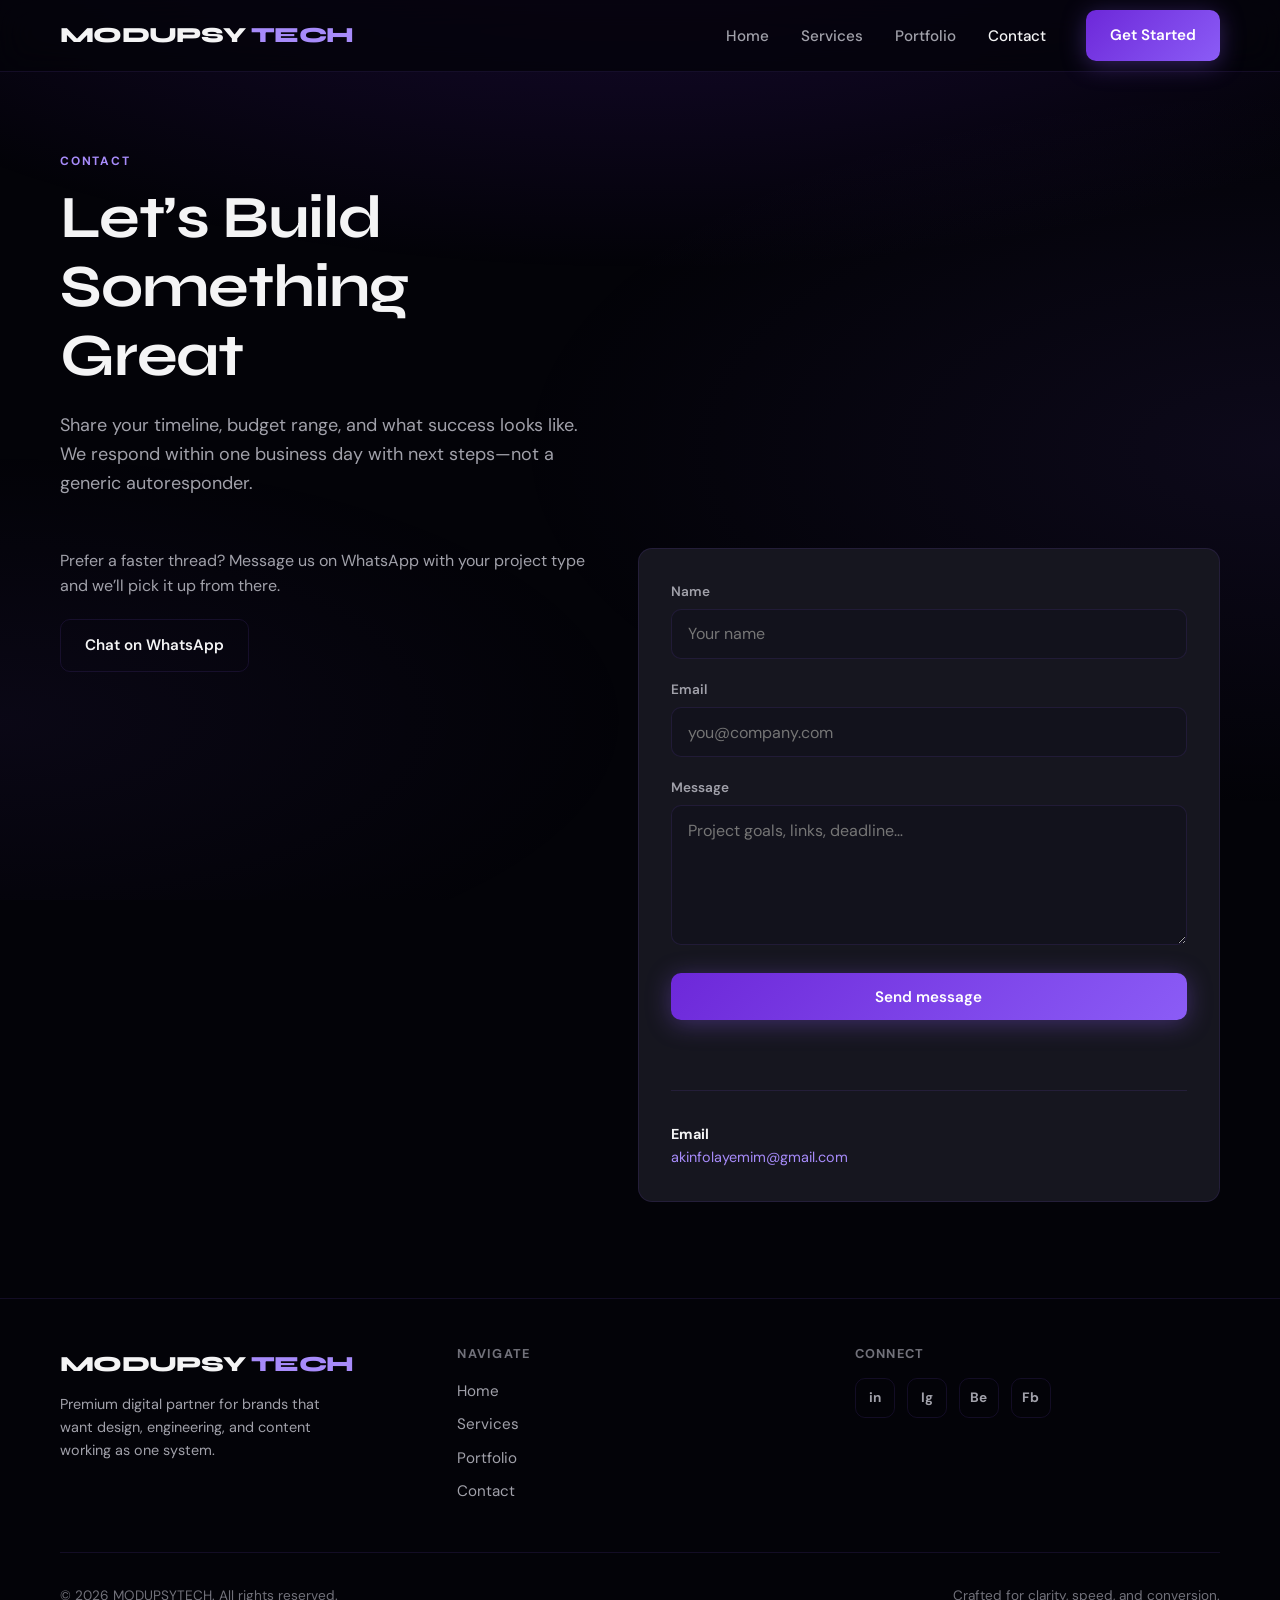
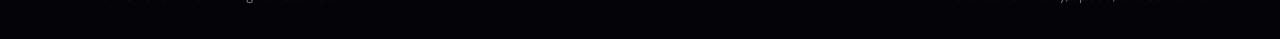
==== contact.html @ cfe704a0 "Add files via upload" ====
<!DOCTYPE html>
<html lang="en">
  <head>
    <meta charset="UTF-8" />
    <meta name="viewport" content="width=device-width, initial-scale=1.0" />
    <meta name="description" content="Contact CBEMM — tell us about your project. Web, design, social, and video." />
    <title>Contact — MODUPSYTECH</title>
    <link rel="preconnect" href="https://fonts.googleapis.com" />
    <link rel="preconnect" href="https://fonts.gstatic.com" crossorigin />
    <link
      href="https://fonts.googleapis.com/css2?family=DM+Sans:ital,opsz,wght@0,9..40,400;0,9..40,500;0,9..40,600;0,9..40,700;1,9..40,400&family=Syne:wght@500;600;700;800&display=swap"
      rel="stylesheet"
    />
    <link rel="stylesheet" href="css/styles.css" />
  </head>
  <body>
    <div class="page-wrap">
      <header class="site-header">
        <div class="container inner">
          <a href="index.html" class="logo">MODUPSY<span>TECH</span></a>
          <button
            class="nav-toggle"
            type="button"
            aria-label="Open menu"
            aria-expanded="false"
          >
            <span></span><span></span><span></span>
          </button>
          <nav class="nav-wrap" aria-label="Main">
            <ul class="nav-list">
              <li><a href="index.html">Home</a></li>
              <li><a href="services.html">Services</a></li>
              <li><a href="portfolio.html">Portfolio</a></li>
              <li><a href="contact.html" aria-current="page">Contact</a></li>
            </ul>
            <div class="nav-cta">
              <a class="btn btn-primary" href="contact.html">Get Started</a>
            </div>
          </nav>
        </div>
      </header>

      <main>
        <section class="hero" style="padding-bottom: 2rem">
          <div class="container">
            <div class="contact-grid" style="gap: 2rem">
              <div class="contact-intro reveal">
                <p class="section-label">Contact</p>
                <h1>Let’s Build Something Great</h1>
                <p class="lead" style="max-width: none">
                  Share your timeline, budget range, and what success looks like. We respond within one business day with next
                  steps—not a generic autoresponder.
                </p>
              </div>
            </div>
          </div>
        </section>

        <section style="padding-top: 0">
          <div class="container">
            <div class="contact-grid">
              <div class="reveal reveal-delay-1">
                <p style="color: var(--text-muted); margin-bottom: 1.25rem">
                  Prefer a faster thread? Message us on WhatsApp with your project type and we’ll pick it up from there.
                </p>
                <!-- Update wa.me/15551234567 with your full international number (digits only, no +). -->
                <a
                  class="btn btn-ghost"
                  href="https://wa.me/+2347016518280?text=Hi%20MODUPSYTECH%2C%20I%27d%20like%20to%20discuss%20a%20project."
                  target="_blank"
                  rel="noopener noreferrer"
                  >Chat on WhatsApp</a
                >
              </div>

              <div class="contact-side reveal reveal-delay-2">
                <form id="contact-form" class="contact-form" novalidate>
                  <div class="form-group">
                    <label for="name">Name</label>
                    <input id="name" name="name" type="text" autocomplete="name" required placeholder="Your name" />
                  </div>
                  <div class="form-group">
                    <label for="email">Email</label>
                    <input id="email" name="email" type="email" autocomplete="email" required placeholder="you@company.com" />
                  </div>
                  <div class="form-group">
                    <label for="message">Message</label>
                    <textarea id="message" name="message" required placeholder="Project goals, links, deadline…"></textarea>
                  </div>
                  <button type="submit" class="btn btn-primary btn-block">Send message</button>
                  <p class="form-status" role="status" aria-live="polite"></p>
                </form>

                <div class="contact-alt">
                  <p style="margin: 0; color: var(--text-muted); font-size: 0.9rem">
                    <strong style="color: var(--text)">Email</strong><br />
                    <a href="mailto:akinfolayemim@gmail.com">akinfolayemim@gmail.com</a>
                  </p>
                </div>
              </div>
            </div>
          </div>
        </section>
      </main>

      <footer class="site-footer">
        <div class="container">
          <div class="footer-grid">
            <div class="footer-brand">
              <a href="index.html" class="logo">MODUPSY<span>TECH</span></a>
              <p>Premium digital partner for brands that want design, engineering, and content working as one system.</p>
            </div>
            <div class="footer-col">
              <h4>Navigate</h4>
              <ul>
                <li><a href="index.html">Home</a></li>
                <li><a href="services.html">Services</a></li>
                <li><a href="portfolio.html">Portfolio</a></li>
                <li><a href="contact.html">Contact</a></li>
              </ul>
            </div>
            <div class="footer-col">
              <h4>Connect</h4>
              <div class="social-row" aria-label="Social links">
                <a href="https://www.linkedin.com/in/akinfolayemi-modupe-09677139b" target="_blank" rel="noopener noreferrer" aria-label="LinkedIn">in</a>
                <a href="https://www.instagram.com" target="_blank" rel="noopener noreferrer" aria-label="Instagram">Ig</a>
                <a href="https://www.tiktok.com" target="_blank" rel="noopener noreferrer" aria-label="Behance">Be</a>
                <a href="https://www.facebook.com/profile.php?id=61584476973512&_rdc=1&_rdr#" target="_blank" rel="noopener noreferrer" aria-label="Facebook">Fb</a>
              </div>
            </div>
          </div>
          <div class="footer-bottom">
            <span>© 2026 MODUPSYTECH. All rights reserved.</span>
            <span>Crafted for clarity, speed, and conversion.</span>
          </div>
        </div>
      </footer>
    </div>
    <script src="js/main.js"></script>
    <script>
      (function () {
        var params = new URLSearchParams(window.location.search);
        var s = params.get("service");
        var map = { web: "Website Development", design: "Graphic Design", social: "Social Media Management", video: "Video Editing" };
        if (s && map[s]) {
          var ta = document.getElementById("message");
          if (ta && !ta.value) ta.placeholder = "I’m interested in " + map[s] + ". ";
        }
      })();
    </script>
  </body>
</html>
---- css/styles.css ----
/* CBEMM — Premium tech agency */
:root {
  --bg-deep: #030308;
  --bg: #0a0a12;
  --bg-elevated: #12121c;
  --surface: #16161f;
  --border: rgba(139, 92, 246, 0.12);
  --purple: #8b5cf6;
  --purple-bright: #a78bfa;
  --purple-dim: #6d28d9;
  --purple-glow: rgba(139, 92, 246, 0.35);
  --text: #f4f4f5;
  --text-muted: #a1a1aa;
  --text-dim: #71717a;
  --accent-line: linear-gradient(90deg, transparent, var(--purple), transparent);
  --radius: 14px;
  --radius-sm: 10px;
  --font-display: "Syne", system-ui, sans-serif;
  --font-body: "DM Sans", system-ui, sans-serif;
  --nav-h: 72px;
  --ease-out: cubic-bezier(0.22, 1, 0.36, 1);
}

*,
*::before,
*::after {
  box-sizing: border-box;
}

html {
  scroll-behavior: smooth;
}

body {
  margin: 0;
  font-family: var(--font-body);
  font-size: 1rem;
  line-height: 1.6;
  color: var(--text);
  background: var(--bg-deep);
  min-height: 100vh;
  overflow-x: hidden;
}

/* Background mesh */
body::before {
  content: "";
  position: fixed;
  inset: 0;
  background:
    radial-gradient(ellipse 80% 50% at 50% -20%, rgba(109, 40, 217, 0.25), transparent),
    radial-gradient(ellipse 60% 40% at 100% 50%, rgba(139, 92, 246, 0.08), transparent),
    radial-gradient(ellipse 50% 30% at 0% 80%, rgba(139, 92, 246, 0.06), transparent);
  pointer-events: none;
  z-index: -1;
}

img {
  max-width: 100%;
  height: auto;
  display: block;
}

a {
  color: var(--purple-bright);
  text-decoration: none;
  transition: color 0.2s var(--ease-out);
}

a:hover {
  color: var(--text);
}

.container {
  width: min(1160px, 92vw);
  margin-inline: auto;
}

/* Typography */
h1,
h2,
h3,
h4 {
  font-family: var(--font-display);
  font-weight: 700;
  line-height: 1.15;
  letter-spacing: -0.02em;
  margin: 0 0 0.5em;
}

h1 {
  font-size: clamp(2.25rem, 5vw, 3.75rem);
}

h2 {
  font-size: clamp(1.75rem, 3.5vw, 2.5rem);
}

h3 {
  font-size: 1.25rem;
}

p {
  margin: 0 0 1em;
  color: var(--text-muted);
}

.lead {
  font-size: 1.125rem;
  max-width: 36ch;
}

.muted {
  color: var(--text-dim);
  font-size: 0.9rem;
}

/* Buttons */
.btn {
  display: inline-flex;
  align-items: center;
  justify-content: center;
  gap: 0.5rem;
  padding: 0.85rem 1.5rem;
  font-family: var(--font-body);
  font-size: 0.95rem;
  font-weight: 600;
  border-radius: var(--radius-sm);
  border: none;
  cursor: pointer;
  transition:
    transform 0.25s var(--ease-out),
    box-shadow 0.25s var(--ease-out),
    background 0.2s;
}

.btn-primary {
  background: linear-gradient(135deg, var(--purple-dim), var(--purple));
  color: #fff;
  box-shadow: 0 4px 24px var(--purple-glow);
}

.btn-primary:hover {
  transform: translateY(-2px);
  box-shadow: 0 8px 32px var(--purple-glow);
  color: #fff;
}

.btn-ghost {
  background: transparent;
  color: var(--text);
  border: 1px solid var(--border);
}

.btn-ghost:hover {
  border-color: var(--purple);
  color: var(--purple-bright);
  transform: translateY(-2px);
}

.btn-block {
  width: 100%;
}

.btn-row {
  display: flex;
  flex-wrap: wrap;
  gap: 0.75rem;
  margin-top: 1.5rem;
}

/* Nav */
.site-header {
  position: sticky;
  top: 0;
  z-index: 100;
  height: var(--nav-h);
  background: rgba(3, 3, 8, 0.75);
  backdrop-filter: blur(16px);
  -webkit-backdrop-filter: blur(16px);
  border-bottom: 1px solid var(--border);
}

.site-header .inner {
  height: 100%;
  display: flex;
  align-items: center;
  justify-content: space-between;
}

.logo {
  font-family: var(--font-display);
  font-weight: 800;
  font-size: 1.35rem;
  letter-spacing: -0.03em;
  color: var(--text);
  display: flex;
  align-items: center;
  gap: 0.35rem;
}

.logo span {
  color: var(--purple-bright);
}

.nav-toggle {
  display: none;
  flex-direction: column;
  gap: 6px;
  background: none;
  border: none;
  cursor: pointer;
  padding: 8px;
}

.nav-toggle span {
  display: block;
  width: 24px;
  height: 2px;
  background: var(--text);
  border-radius: 2px;
  transition: transform 0.3s var(--ease-out), opacity 0.2s;
}

.nav-toggle[aria-expanded="true"] span:nth-child(1) {
  transform: translateY(8px) rotate(45deg);
}

.nav-toggle[aria-expanded="true"] span:nth-child(2) {
  opacity: 0;
}

.nav-toggle[aria-expanded="true"] span:nth-child(3) {
  transform: translateY(-8px) rotate(-45deg);
}

.nav-list {
  display: flex;
  align-items: center;
  gap: 2rem;
  list-style: none;
  margin: 0;
  padding: 0;
}

.nav-list a {
  color: var(--text-muted);
  font-weight: 500;
  font-size: 0.95rem;
}

.nav-list a:hover,
.nav-list a[aria-current="page"] {
  color: var(--text);
}

.nav-wrap {
  display: flex;
  align-items: center;
  gap: 2rem;
}

.nav-cta {
  margin-left: 0.5rem;
}

@media (max-width: 860px) {
  .nav-toggle {
    display: flex;
  }

  .nav-wrap {
    display: flex;
    position: fixed;
    z-index: 90;
    inset: var(--nav-h) 0 0 0;
    background: rgba(3, 3, 8, 0.97);
    padding: 2rem;
    flex-direction: column;
    align-items: stretch;
    gap: 1.5rem;
    transform: translateX(100%);
    transition: transform 0.35s var(--ease-out);
    border-top: 1px solid var(--border);
  }

  .nav-wrap.is-open {
    transform: translateX(0);
  }

  .nav-list {
    flex-direction: column;
    align-items: flex-start;
    gap: 1.25rem;
  }

  .nav-cta {
    margin-left: 0;
  }

  .nav-cta .btn {
    width: 100%;
  }
}

/* Sections */
section {
  padding: clamp(4rem, 10vw, 6rem) 0;
}

.section-label {
  font-size: 0.75rem;
  font-weight: 700;
  text-transform: uppercase;
  letter-spacing: 0.15em;
  color: var(--purple-bright);
  margin-bottom: 0.75rem;
}

.section-head {
  max-width: 640px;
  margin-bottom: 2.5rem;
}

.section-head h2 {
  margin-bottom: 0.35em;
}

/* Hero */
.hero {
  padding-top: clamp(3rem, 8vw, 5rem);
  padding-bottom: clamp(4rem, 12vw, 7rem);
  position: relative;
}

.hero-grid {
  display: grid;
  grid-template-columns: 1fr;
  gap: 3rem;
  align-items: center;
}

@media (min-width: 900px) {
  .hero-grid {
    grid-template-columns: 1.1fr 0.9fr;
    gap: 4rem;
  }
}

.hero-badge {
  display: inline-flex;
  align-items: center;
  gap: 0.5rem;
  padding: 0.4rem 0.85rem;
  border-radius: 999px;
  border: 1px solid var(--border);
  background: var(--surface);
  font-size: 0.8rem;
  color: var(--text-muted);
  margin-bottom: 1.25rem;
}

.hero-badge::before {
  content: "";
  width: 6px;
  height: 6px;
  border-radius: 50%;
  background: var(--purple);
  box-shadow: 0 0 10px var(--purple);
}

.hero h1 {
  margin-bottom: 0.35em;
}

.hero-visual {
  position: relative;
  aspect-ratio: 4/3;
  border-radius: var(--radius);
  overflow: hidden;
  border: 1px solid var(--border);
  background: var(--surface);
}

.hero-visual::after {
  content: "";
  position: absolute;
  inset: 0;
  background: linear-gradient(135deg, rgba(139, 92, 246, 0.15), transparent 50%);
  pointer-events: none;
}

.hero-visual-inner {
  position: absolute;
  inset: 12%;
  border-radius: var(--radius-sm);
  border: 1px solid rgba(139, 92, 246, 0.2);
  background: linear-gradient(160deg, var(--bg-elevated), var(--bg-deep));
  display: grid;
  place-items: center;
  font-family: var(--font-display);
  font-size: clamp(2rem, 4vw, 3rem);
  font-weight: 800;
  color: var(--text-dim);
  letter-spacing: -0.05em;
}

.hero-visual-inner span {
  background: linear-gradient(135deg, var(--text), var(--purple-bright));
  -webkit-background-clip: text;
  -webkit-text-fill-color: transparent;
  background-clip: text;
}

/* Cards grid */
.cards-grid {
  display: grid;
  grid-template-columns: repeat(auto-fit, minmax(260px, 1fr));
  gap: 1.25rem;
}

.card {
  padding: 1.75rem;
  border-radius: var(--radius);
  background: var(--surface);
  border: 1px solid var(--border);
  transition:
    border-color 0.3s var(--ease-out),
    transform 0.3s var(--ease-out),
    box-shadow 0.3s var(--ease-out);
}

.card:hover {
  border-color: rgba(139, 92, 246, 0.35);
  transform: translateY(-4px);
  box-shadow: 0 20px 40px rgba(0, 0, 0, 0.35);
}

.card-icon {
  width: 48px;
  height: 48px;
  border-radius: var(--radius-sm);
  background: linear-gradient(135deg, rgba(109, 40, 217, 0.4), rgba(139, 92, 246, 0.15));
  display: grid;
  place-items: center;
  margin-bottom: 1.25rem;
  font-size: 1.35rem;
}

.card h3 {
  margin-bottom: 0.5rem;
  color: var(--text);
}

.card p {
  margin: 0;
  font-size: 0.95rem;
}

/* Why us */
.why-grid {
  display: grid;
  grid-template-columns: repeat(auto-fit, minmax(240px, 1fr));
  gap: 2rem;
}

.why-item h3 {
  font-size: 1.1rem;
  display: flex;
  align-items: center;
  gap: 0.65rem;
  margin-bottom: 0.65rem;
}

.why-item h3::before {
  content: "";
  width: 8px;
  height: 8px;
  border-radius: 2px;
  background: var(--purple);
  flex-shrink: 0;
}

.why-item p {
  margin: 0;
  font-size: 0.95rem;
}

/* Testimonials */
.testimonials {
  background: linear-gradient(180deg, transparent, rgba(139, 92, 246, 0.04), transparent);
}

.testimonial-grid {
  display: grid;
  grid-template-columns: repeat(auto-fit, minmax(300px, 1fr));
  gap: 1.25rem;
}

.testimonial {
  padding: 1.75rem;
  border-radius: var(--radius);
  background: var(--bg-elevated);
  border: 1px solid var(--border);
}

.testimonial blockquote {
  margin: 0 0 1.25rem;
  font-size: 1.05rem;
  color: var(--text-muted);
  font-style: normal;
  line-height: 1.65;
}

.testimonial cite {
  font-style: normal;
  font-weight: 600;
  color: var(--text);
  font-size: 0.9rem;
}

.testimonial cite span {
  display: block;
  font-weight: 400;
  color: var(--text-dim);
  font-size: 0.85rem;
  margin-top: 0.2rem;
}

/* Portfolio preview & grid */
.portfolio-preview .cards-grid {
  margin-bottom: 2rem;
}

.portfolio-thumb {
  aspect-ratio: 16/10;
  border-radius: var(--radius-sm);
  overflow: hidden;
  margin-bottom: 1rem;
  border: 1px solid var(--border);
}

.portfolio-thumb img {
  width: 100%;
  height: 100%;
  object-fit: cover;
  transition: transform 0.5s var(--ease-out);
}

.card:hover .portfolio-thumb img {
  transform: scale(1.05);
}

.portfolio-filters {
  display: flex;
  flex-wrap: wrap;
  gap: 0.5rem;
  margin-bottom: 2rem;
}

.filter-btn {
  padding: 0.5rem 1.1rem;
  font-family: var(--font-body);
  font-size: 0.875rem;
  font-weight: 600;
  border-radius: 999px;
  border: 1px solid var(--border);
  background: transparent;
  color: var(--text-muted);
  cursor: pointer;
  transition:
    background 0.2s,
    border-color 0.2s,
    color 0.2s;
}

.filter-btn:hover,
.filter-btn.is-active {
  background: rgba(139, 92, 246, 0.15);
  border-color: var(--purple);
  color: var(--text);
}

.portfolio-grid-page {
  display: grid;
  grid-template-columns: repeat(auto-fill, minmax(300px, 1fr));
  gap: 1.5rem;
}

.portfolio-item {
  border-radius: var(--radius);
  overflow: hidden;
  background: var(--surface);
  border: 1px solid var(--border);
  transition:
    opacity 0.35s var(--ease-out),
    transform 0.35s var(--ease-out);
}

.portfolio-item.is-hidden {
  display: none;
}

.portfolio-item .thumb {
  aspect-ratio: 16/10;
  overflow: hidden;
}

.portfolio-item .thumb img {
  width: 100%;
  height: 100%;
  object-fit: cover;
  transition: transform 0.5s var(--ease-out);
}

.portfolio-item:hover .thumb img {
  transform: scale(1.06);
}

.portfolio-item .body {
  padding: 1.25rem 1.5rem 1.5rem;
}

.portfolio-item .cat {
  font-size: 0.7rem;
  font-weight: 700;
  text-transform: uppercase;
  letter-spacing: 0.12em;
  color: var(--purple-bright);
  margin-bottom: 0.35rem;
}

.portfolio-item h3 {
  font-size: 1.1rem;
  margin-bottom: 0.35rem;
}

.portfolio-item p {
  margin: 0;
  font-size: 0.9rem;
}

/* CTA band */
.cta-band {
  text-align: center;
  padding: clamp(3rem, 8vw, 4.5rem);
  border-radius: var(--radius);
  border: 1px solid var(--border);
  background: linear-gradient(145deg, var(--surface), var(--bg-elevated));
  position: relative;
  overflow: hidden;
}

.cta-band::before {
  content: "";
  position: absolute;
  top: 0;
  left: 50%;
  transform: translateX(-50%);
  width: 60%;
  height: 1px;
  background: var(--accent-line);
}

.cta-band h2 {
  max-width: 520px;
  margin-inline: auto 0.35em;
}

.cta-band .lead {
  margin-inline: auto;
  max-width: 42ch;
}

/* Services page */
.service-block {
  display: grid;
  gap: 2rem;
  padding: 2.5rem 0;
  border-bottom: 1px solid var(--border);
}

.service-block:last-child {
  border-bottom: none;
}

@media (min-width: 880px) {
  .service-block {
    grid-template-columns: 1fr 1.2fr;
    align-items: start;
    gap: 3rem;
    padding: 3rem 0;
  }
}

.service-block .tag {
  font-size: 0.75rem;
  font-weight: 700;
  text-transform: uppercase;
  letter-spacing: 0.12em;
  color: var(--purple-bright);
  margin-bottom: 0.5rem;
}

.service-block h2 {
  font-size: clamp(1.5rem, 2.5vw, 2rem);
  margin-bottom: 0.5rem;
}

.benefits-list {
  list-style: none;
  margin: 1.25rem 0 1.5rem;
  padding: 0;
}

.benefits-list li {
  position: relative;
  padding-left: 1.5rem;
  margin-bottom: 0.65rem;
  color: var(--text-muted);
  font-size: 0.95rem;
}

.benefits-list li::before {
  content: "✓";
  position: absolute;
  left: 0;
  color: var(--purple-bright);
  font-weight: 700;
}

/* Contact */
.contact-grid {
  display: grid;
  gap: 3rem;
}

@media (min-width: 900px) {
  .contact-grid {
    grid-template-columns: 1fr 1.1fr;
    align-items: start;
  }
}

.contact-intro h1 {
  margin-bottom: 0.35em;
}

.contact-side {
  padding: 2rem;
  border-radius: var(--radius);
  background: var(--surface);
  border: 1px solid var(--border);
}

.form-group {
  margin-bottom: 1.25rem;
}

.form-group label {
  display: block;
  font-size: 0.85rem;
  font-weight: 600;
  color: var(--text-muted);
  margin-bottom: 0.4rem;
}

.form-group input,
.form-group textarea {
  width: 100%;
  padding: 0.85rem 1rem;
  font-family: var(--font-body);
  font-size: 1rem;
  color: var(--text);
  background: var(--bg-elevated);
  border: 1px solid var(--border);
  border-radius: var(--radius-sm);
  transition: border-color 0.2s, box-shadow 0.2s;
}

.form-group input:focus,
.form-group textarea:focus {
  outline: none;
  border-color: var(--purple);
  box-shadow: 0 0 0 3px rgba(139, 92, 246, 0.15);
}

.form-group textarea {
  min-height: 140px;
  resize: vertical;
}

.form-status {
  margin-top: 1rem;
  font-size: 0.9rem;
  min-height: 1.5em;
}

.form-status.success {
  color: var(--purple-bright);
}

.contact-alt {
  margin-top: 2rem;
  padding-top: 2rem;
  border-top: 1px solid var(--border);
}

.contact-alt p {
  margin-bottom: 0.75rem;
  font-size: 0.95rem;
}

.wa-link {
  display: inline-flex;
  align-items: center;
  gap: 0.5rem;
  font-weight: 600;
  color: var(--text);
}

.wa-link:hover {
  color: var(--purple-bright);
}

/* Footer */
.site-footer {
  padding: 3rem 0 2rem;
  border-top: 1px solid var(--border);
  margin-top: auto;
}

.footer-grid {
  display: grid;
  gap: 2rem;
  grid-template-columns: repeat(auto-fit, minmax(200px, 1fr));
  margin-bottom: 2.5rem;
}

.footer-brand .logo {
  margin-bottom: 0.75rem;
}

.footer-brand p {
  font-size: 0.9rem;
  max-width: 280px;
  margin: 0;
}

.footer-col h4 {
  font-family: var(--font-body);
  font-size: 0.8rem;
  font-weight: 700;
  text-transform: uppercase;
  letter-spacing: 0.1em;
  color: var(--text-dim);
  margin-bottom: 1rem;
}

.footer-col ul {
  list-style: none;
  margin: 0;
  padding: 0;
}

.footer-col li {
  margin-bottom: 0.5rem;
}

.footer-col a {
  color: var(--text-muted);
  font-size: 0.95rem;
}

.footer-col a:hover {
  color: var(--purple-bright);
}

.social-row {
  display: flex;
  gap: 0.75rem;
  flex-wrap: wrap;
}

.social-row a {
  width: 40px;
  height: 40px;
  border-radius: var(--radius-sm);
  border: 1px solid var(--border);
  display: grid;
  place-items: center;
  color: var(--text-muted);
  font-size: 0.85rem;
  font-weight: 700;
  transition:
    border-color 0.2s,
    color 0.2s,
    background 0.2s;
}

.social-row a:hover {
  border-color: var(--purple);
  color: var(--purple-bright);
  background: rgba(139, 92, 246, 0.08);
}

.footer-bottom {
  display: flex;
  flex-wrap: wrap;
  gap: 1rem;
  justify-content: space-between;
  align-items: center;
  padding-top: 2rem;
  border-top: 1px solid var(--border);
  font-size: 0.85rem;
  color: var(--text-dim);
}

/* Page layout */
.page-wrap {
  display: flex;
  flex-direction: column;
  min-height: 100vh;
}

main {
  flex: 1;
}

/* Reveal animations */
.reveal {
  opacity: 0;
  transform: translateY(28px);
  transition:
    opacity 0.7s var(--ease-out),
    transform 0.7s var(--ease-out);
}

.reveal.is-visible {
  opacity: 1;
  transform: translateY(0);
}

.reveal-delay-1 {
  transition-delay: 0.08s;
}

.reveal-delay-2 {
  transition-delay: 0.16s;
}

.reveal-delay-3 {
  transition-delay: 0.24s;
}

/* Stagger children */
.stagger-children > * {
  opacity: 0;
  transform: translateY(20px);
  transition:
    opacity 0.6s var(--ease-out),
    transform 0.6s var(--ease-out);
}

.stagger-children.is-visible > *:nth-child(1) {
  transition-delay: 0.05s;
}
.stagger-children.is-visible > *:nth-child(2) {
  transition-delay: 0.1s;
}
.stagger-children.is-visible > *:nth-child(3) {
  transition-delay: 0.15s;
}
.stagger-children.is-visible > *:nth-child(4) {
  transition-delay: 0.2s;
}

.stagger-children.is-visible > * {
  opacity: 1;
  transform: translateY(0);
}

/* Reduced motion */
@media (prefers-reduced-motion: reduce) {
  html {
    scroll-behavior: auto;
  }

  .reveal,
  .stagger-children > *,
  .card,
  .portfolio-item,
  .btn-primary,
  .btn-ghost {
    transition: none;
  }

  .reveal {
    opacity: 1;
    transform: none;
  }

  .stagger-children > * {
    opacity: 1;
    transform: none;
  }
}
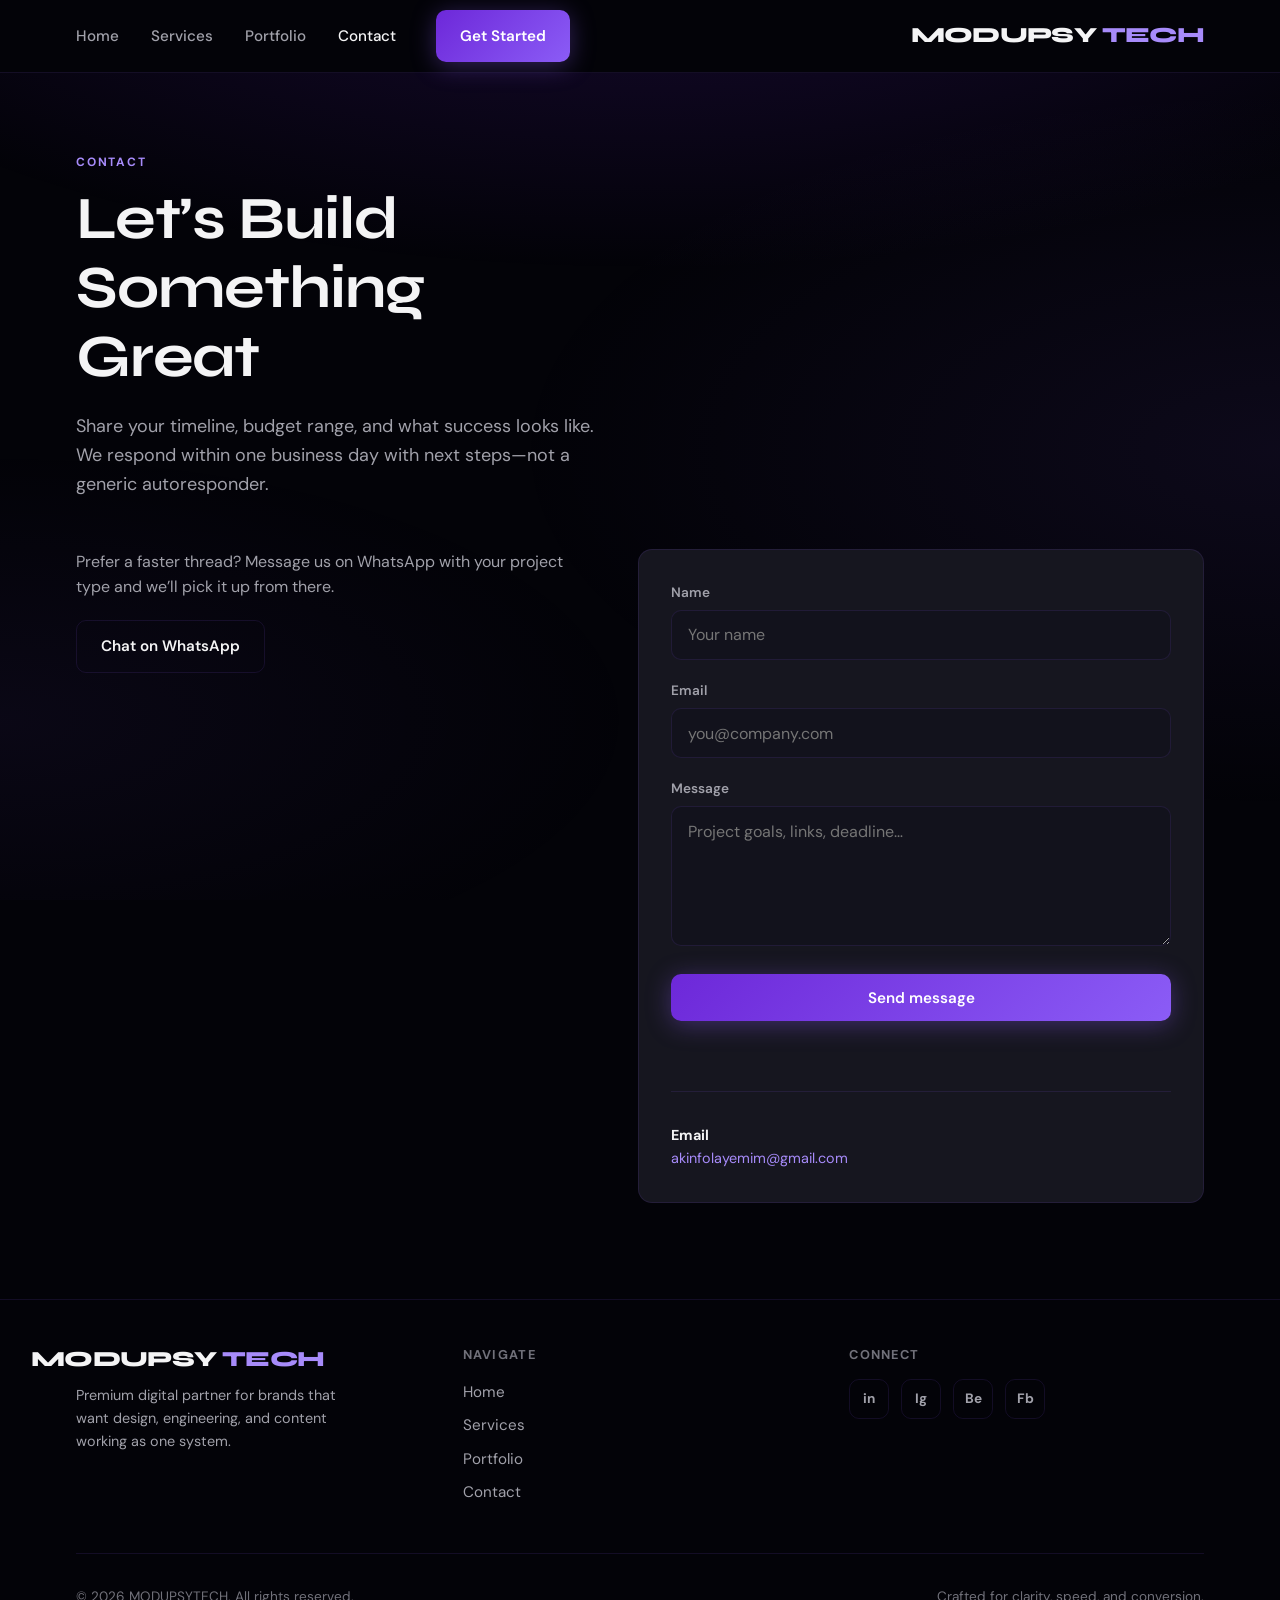
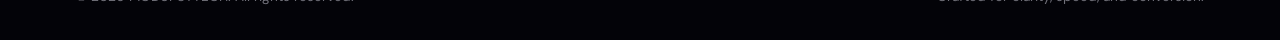
==== commit e68ca976: "Add files via upload" ====
--- a/contact.html
+++ b/contact.html
@@ -3,6 +3,9 @@
   <head>
     <meta charset="UTF-8" />
     <meta name="viewport" content="width=device-width, initial-scale=1.0" />
+    <meta name="theme-color" content="#030308" />
+    <link rel="icon" href="favicon.svg" type="image/svg+xml" />
+    <link rel="apple-touch-icon" href="favicon.svg" />
     <meta name="description" content="Contact CBEMM — tell us about your project. Web, design, social, and video." />
     <title>Contact — MODUPSYTECH</title>
     <link rel="preconnect" href="https://fonts.googleapis.com" />
@@ -17,26 +20,28 @@
     <div class="page-wrap">
       <header class="site-header">
         <div class="container inner">
+          <div class="header-start">
+            <button
+              class="nav-toggle"
+              type="button"
+              aria-label="Open menu"
+              aria-expanded="false"
+            >
+              <span></span><span></span><span></span>
+            </button>
+            <nav class="nav-wrap" aria-label="Main">
+              <ul class="nav-list">
+                <li><a href="index.html">Home</a></li>
+                <li><a href="services.html">Services</a></li>
+                <li><a href="portfolio.html">Portfolio</a></li>
+                <li><a href="contact.html" aria-current="page">Contact</a></li>
+              </ul>
+              <div class="nav-cta">
+                <a class="btn btn-primary" href="contact.html">Get Started</a>
+              </div>
+            </nav>
+          </div>
           <a href="index.html" class="logo">MODUPSY<span>TECH</span></a>
-          <button
-            class="nav-toggle"
-            type="button"
-            aria-label="Open menu"
-            aria-expanded="false"
-          >
-            <span></span><span></span><span></span>
-          </button>
-          <nav class="nav-wrap" aria-label="Main">
-            <ul class="nav-list">
-              <li><a href="index.html">Home</a></li>
-              <li><a href="services.html">Services</a></li>
-              <li><a href="portfolio.html">Portfolio</a></li>
-              <li><a href="contact.html" aria-current="page">Contact</a></li>
-            </ul>
-            <div class="nav-cta">
-              <a class="btn btn-primary" href="contact.html">Get Started</a>
-            </div>
-          </nav>
         </div>
       </header>
 
--- a/css/styles.css
+++ b/css/styles.css
@@ -29,6 +29,7 @@
 
 html {
   scroll-behavior: smooth;
+  -webkit-text-size-adjust: 100%;
 }
 
 body {
@@ -40,6 +41,7 @@
   background: var(--bg-deep);
   min-height: 100vh;
   overflow-x: hidden;
+  padding-bottom: env(safe-area-inset-bottom, 0px);
 }
 
 /* Background mesh */
@@ -72,8 +74,10 @@
 }
 
 .container {
-  width: min(1160px, 92vw);
+  width: 100%;
+  max-width: 1160px;
   margin-inline: auto;
+  padding-inline: max(1rem, env(safe-area-inset-left, 0px)) max(1rem, env(safe-area-inset-right, 0px));
 }
 
 /* Typography */
@@ -169,34 +173,47 @@
   margin-top: 1.5rem;
 }
 
-/* Nav */
+/* Nav — menu cluster left, logo right; solid bar (no transparency) */
 .site-header {
   position: sticky;
   top: 0;
   z-index: 100;
-  height: var(--nav-h);
-  background: rgba(3, 3, 8, 0.75);
-  backdrop-filter: blur(16px);
-  -webkit-backdrop-filter: blur(16px);
+  min-height: calc(var(--nav-h) + env(safe-area-inset-top, 0px));
+  padding-top: env(safe-area-inset-top, 0px);
+  background-color: var(--bg-deep);
   border-bottom: 1px solid var(--border);
 }
 
 .site-header .inner {
-  height: 100%;
+  min-height: var(--nav-h);
   display: flex;
   align-items: center;
   justify-content: space-between;
+  gap: 1rem;
+}
+
+.header-start {
+  display: flex;
+  align-items: center;
+  gap: 0.75rem;
+  flex: 1;
+  min-width: 0;
 }
 
 .logo {
   font-family: var(--font-display);
   font-weight: 800;
-  font-size: 1.35rem;
+  font-size: clamp(0.88rem, 3.1vw, 1.35rem);
   letter-spacing: -0.03em;
   color: var(--text);
   display: flex;
   align-items: center;
   gap: 0.35rem;
+  flex-shrink: 0;
+  text-align: right;
+  line-height: 1.1;
+  max-width: min(11.5em, 52vw);
+  justify-content: flex-end;
 }
 
 .logo span {
@@ -206,11 +223,17 @@
 .nav-toggle {
   display: none;
   flex-direction: column;
+  justify-content: center;
+  align-items: center;
   gap: 6px;
   background: none;
   border: none;
   cursor: pointer;
-  padding: 8px;
+  padding: 0;
+  min-width: 44px;
+  min-height: 44px;
+  flex-shrink: 0;
+  -webkit-tap-highlight-color: transparent;
 }
 
 .nav-toggle span {
@@ -273,15 +296,22 @@
     display: flex;
     position: fixed;
     z-index: 90;
-    inset: var(--nav-h) 0 0 0;
-    background: rgba(3, 3, 8, 0.97);
-    padding: 2rem;
+    top: calc(var(--nav-h) + env(safe-area-inset-top, 0px));
+    left: 0;
+    bottom: 0;
+    width: min(100vw, 20rem);
+    max-width: 100%;
+    background-color: var(--bg-deep);
+    padding: 1.5rem max(1.5rem, env(safe-area-inset-left, 0px)) 2rem;
     flex-direction: column;
     align-items: stretch;
     gap: 1.5rem;
-    transform: translateX(100%);
+    transform: translateX(-100%);
     transition: transform 0.35s var(--ease-out);
-    border-top: 1px solid var(--border);
+    border-right: 1px solid var(--border);
+    box-shadow: 8px 0 40px rgba(0, 0, 0, 0.45);
+    overflow-y: auto;
+    -webkit-overflow-scrolling: touch;
   }
 
   .nav-wrap.is-open {
@@ -291,7 +321,14 @@
   .nav-list {
     flex-direction: column;
     align-items: flex-start;
-    gap: 1.25rem;
+    gap: 0.25rem;
+  }
+
+  .nav-list a {
+    display: flex;
+    align-items: center;
+    padding: 0.65rem 0;
+    min-height: 44px;
   }
 
   .nav-cta {
@@ -300,6 +337,17 @@
 
   .nav-cta .btn {
     width: 100%;
+    min-height: 48px;
+  }
+
+  .btn-row .btn {
+    min-height: 48px;
+    padding-inline: 1.25rem;
+  }
+
+  .filter-btn {
+    min-height: 44px;
+    padding-inline: 1.25rem;
   }
 }
 
